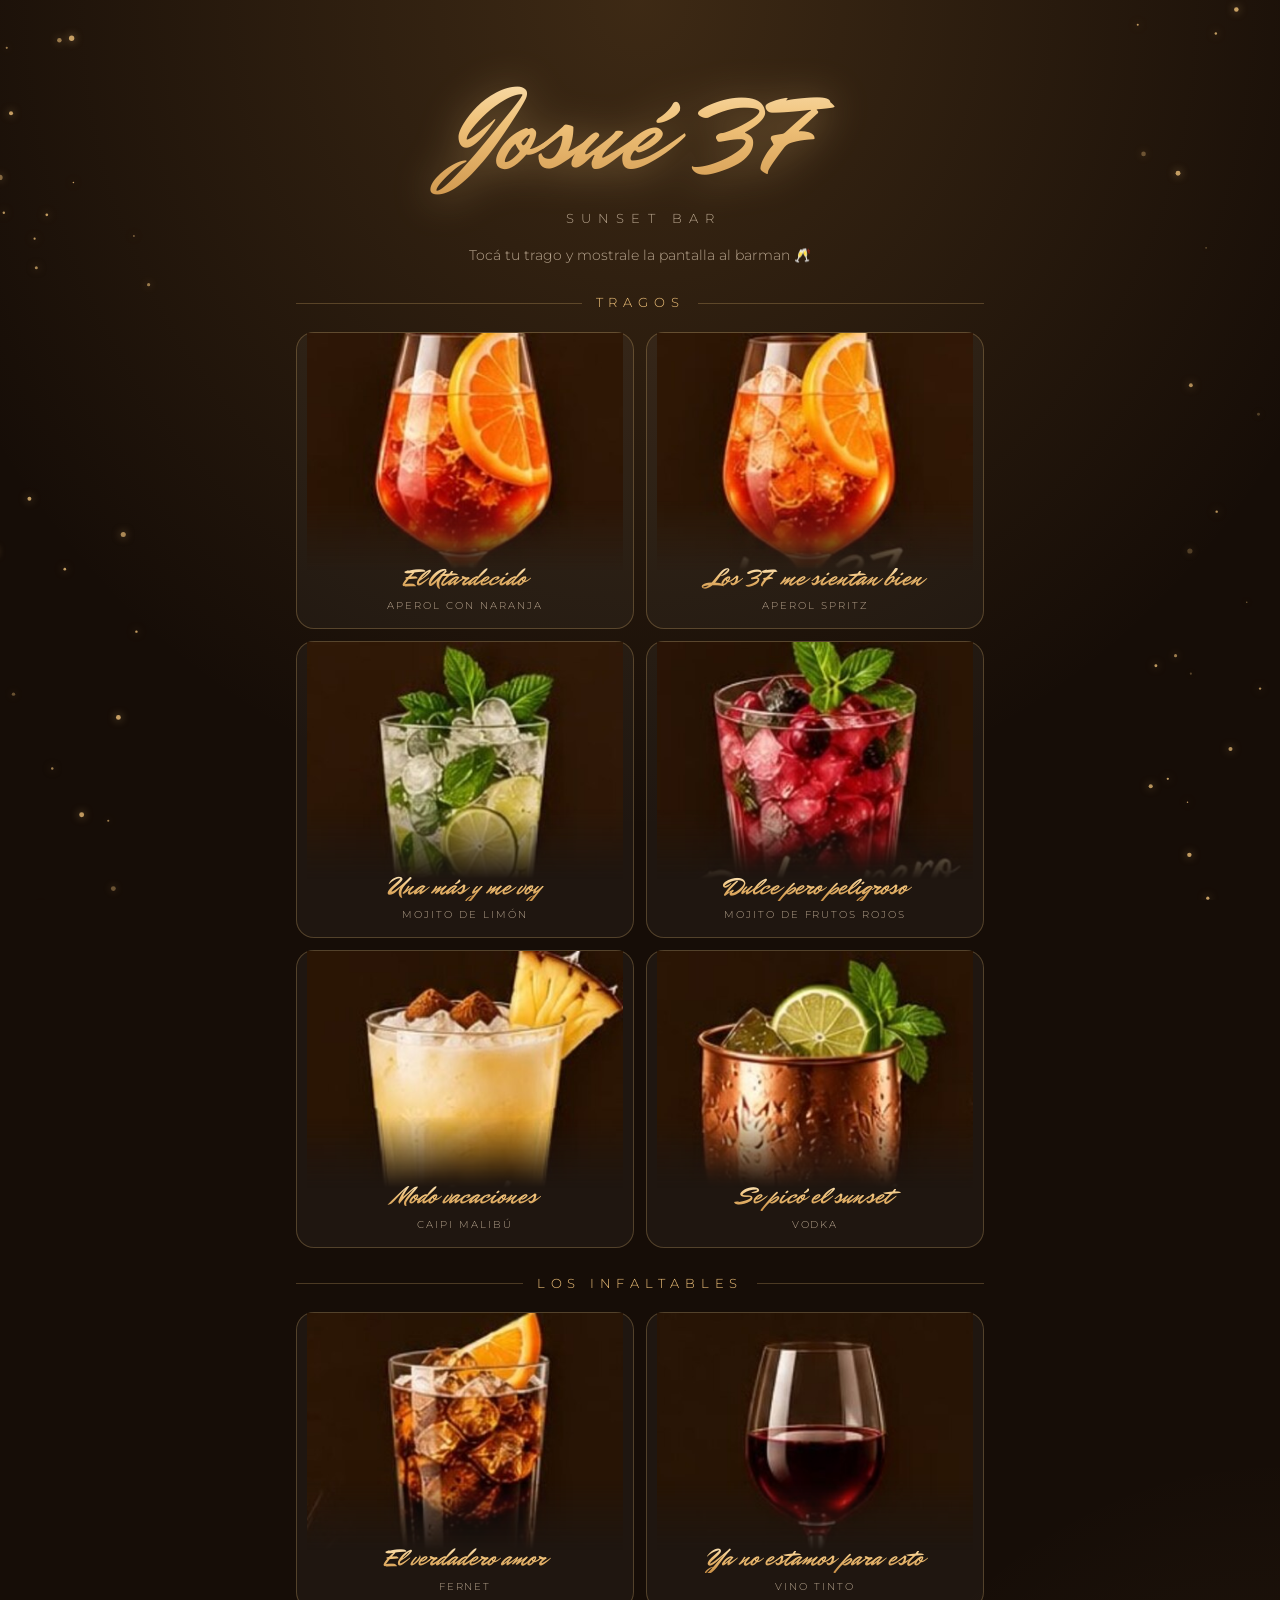
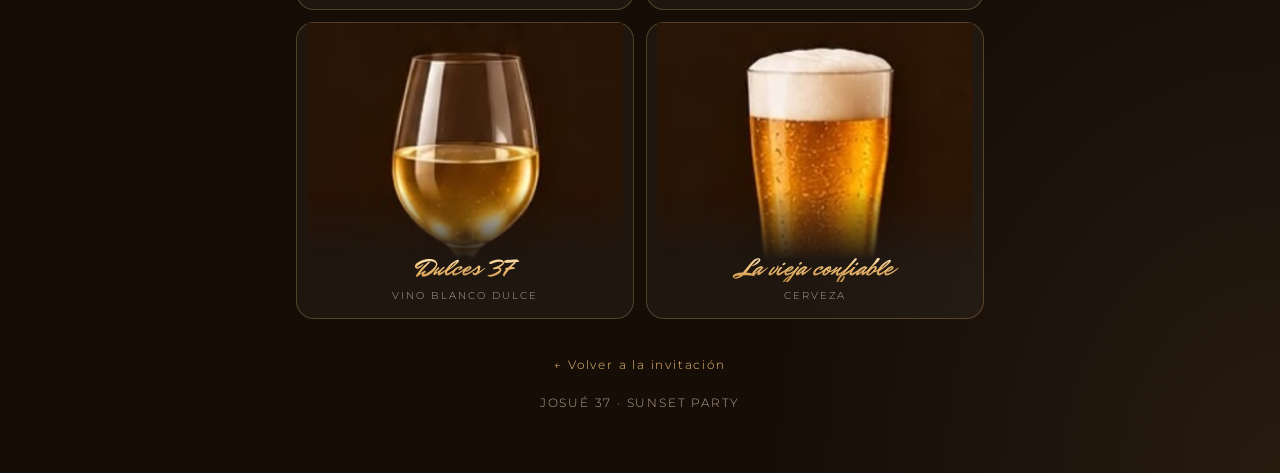
==== bebidas/index.html @ 4f2a566b "Páginas de bebidas y juegos en 37.josuezerda.com.ar Co-Authored-By: Claude Sonnet 5.5 <noreply@anthr" ====
<!doctype html>
<html lang="es"><head>
<meta charset="utf-8"><meta name="viewport" content="width=device-width,initial-scale=1">
<title>Sunset Bar — Josué 37</title>
<meta name="robots" content="noindex">
<meta name="theme-color" content="#160d07">
<link href="https://fonts.googleapis.com/css2?family=Montserrat:wght@300;400;600&family=Mr+Dafoe&display=swap" rel="stylesheet">
<link rel="stylesheet" href="/shared.css">
<style>
.grid{display:grid;grid-template-columns:repeat(2,1fr);gap:12px}
.drink{background:rgba(255,255,255,.04);border:1px solid var(--line);border-radius:18px;padding:0 10px 14px;text-align:center;cursor:pointer;font:inherit;color:inherit;transition:.25s;display:block;width:100%}
.drink:active{transform:scale(.97);border-color:var(--gold)}
.drink img{width:100%;aspect-ratio:4/3;object-fit:cover;object-position:top;display:block;-webkit-mask-image:linear-gradient(#000 70%,transparent);mask-image:linear-gradient(#000 70%,transparent)}
.drink h3{font-family:'Mr Dafoe',cursive;font-weight:400;font-size:1.55rem;line-height:1.15;margin-top:-6px}
.drink small{display:block;margin-top:6px;letter-spacing:.2em;text-transform:uppercase;font-size:.62rem;color:var(--mut)}
.hint{text-align:center;color:var(--mut);font-size:.85rem;margin:6px 0 4px}
#show{position:fixed;inset:0;z-index:50;background:rgba(10,5,2,.96);display:none;place-items:center;text-align:center;padding:24px}
#show.on{display:grid;animation:in .3s}
@keyframes in{from{opacity:0;transform:scale(.96)}}
#show .k{letter-spacing:.4em;text-transform:uppercase;font-size:.7rem;color:var(--gold)}
#show img{width:min(70vw,300px);margin:20px auto 0;display:block;border-radius:20px}
#show .n{font-family:'Mr Dafoe',cursive;font-size:clamp(3rem,15vw,5rem);line-height:1.15;display:inline-block;padding:.1em .3em .1em .2em}
#show .d{letter-spacing:.35em;text-transform:uppercase;font-size:.95rem;color:var(--tx);margin:4px 0 30px}
</style></head><body>
<canvas id="side"></canvas>
<div class="wrap">
  <div class="top"><div class="t gold">Josué 37</div><div class="s">Sunset Bar</div></div>
  <p class="hint">Tocá tu trago y mostrale la pantalla al barman 🥂</p>

  <div class="sec">Tragos</div>
  <div class="grid" id="g1"></div>
  <div class="sec">Los infaltables</div>
  <div class="grid" id="g2"></div>
</div>
<footer><a href="/">← Volver a la invitación</a><br><br>JOSUÉ 37 · SUNSET PARTY</footer>

<div id="show" role="dialog" aria-modal="true"><div>
  <div class="k">Mostrale esto al barman</div>
  <img id="si" alt=""><div class="n gold" id="sn"></div><div class="d" id="sd"></div>
  <button class="btn" type="button" id="sx">Cerrar</button>
</div></div>
<script src="/shared.js"></script>
<script>
const T=[['atardecido','El Atardecido','Aperol con naranja'],['los37','Los 37 me sientan bien','Aperol Spritz'],['unamas','Una más y me voy','Mojito de limón'],['dulce','Dulce pero peligroso','Mojito de frutos rojos'],['vacaciones','Modo vacaciones','Caipi Malibú'],['sunset','Se picó el sunset','Vodka']];
const I=[['fernet','El verdadero amor','Fernet'],['tinto','Ya no estamos para esto','Vino tinto'],['blanco','Dulces 37','Vino blanco dulce'],['cerveza','La vieja confiable','Cerveza']];
const card=([f,n,d])=>`<button class="drink" type="button" data-f="${f}" data-n="${n}" data-d="${d}"><img src="/img/tragos/${f}.jpg" alt="${n}" loading="lazy"><h3 class="gold">${n}</h3><small>${d}</small></button>`;
g1.innerHTML=T.map(card).join('');g2.innerHTML=I.map(card).join('');
document.addEventListener('click',e=>{const b=e.target.closest('.drink');if(!b)return;si.src='/img/tragos/'+b.dataset.f+'.jpg';sn.textContent=b.dataset.n;sd.textContent=b.dataset.d;show.classList.add('on')});
sx.onclick=()=>show.classList.remove('on');show.addEventListener('click',e=>{if(e.target===show)show.classList.remove('on')});
</script></body></html>
---- shared.css ----
:root{--bg:#160d07;--bg2:#21140c;--gold:#f0c27a;--gold2:#c98f45;--tx:#f6ebdc;--mut:#b8a58e;--line:rgba(240,194,122,.25)}
*{box-sizing:border-box;margin:0;-webkit-tap-highlight-color:transparent}
html{scroll-behavior:smooth}
body{background:var(--bg);color:var(--tx);font-family:'Montserrat',sans-serif;font-weight:300;line-height:1.6;min-height:100vh;overflow-x:hidden;background-image:radial-gradient(60% 40% at 50% 0%,rgba(201,143,69,.22),transparent),radial-gradient(40% 30% at 100% 100%,rgba(240,194,122,.08),transparent)}
.gold{background:linear-gradient(180deg,#fff0cf,var(--gold) 45%,var(--gold2));-webkit-background-clip:text;background-clip:text;color:transparent}
.wrap{max-width:720px;margin:0 auto;padding:0 16px}
.top{padding:46px 0 10px;text-align:center}
.top .t{font-family:'Mr Dafoe',cursive;font-size:clamp(4.2rem,22vw,7rem);line-height:1.1;display:inline-block;padding:.25em .4em .15em .3em;filter:drop-shadow(0 4px 20px rgba(240,194,122,.4))}
.top .s{letter-spacing:.55em;text-transform:uppercase;font-size:.8rem;color:var(--mut);padding-left:.55em;margin-top:-.4em}
.line{width:90px;height:1px;background:var(--gold);margin:22px auto}
.sec{text-align:center;letter-spacing:.45em;text-transform:uppercase;font-size:.8rem;color:var(--gold);margin:26px 0 18px;display:flex;align-items:center;gap:14px}
.sec:before,.sec:after{content:"";flex:1;height:1px;background:var(--line)}
.btn{display:inline-block;padding:14px 32px;border-radius:99px;border:1px solid var(--gold);color:var(--gold);letter-spacing:.2em;text-transform:uppercase;font-size:.75rem;font-weight:500;background:none;cursor:pointer;font-family:inherit;transition:.25s;text-decoration:none}
.btn.fill{background:linear-gradient(90deg,var(--gold),var(--gold2));color:#1a0f08;border:0;font-weight:600}
footer{padding:36px 16px 60px;text-align:center;color:var(--mut);font-size:.75rem;letter-spacing:.15em}
footer a{color:var(--gold);text-decoration:none}
#side{position:fixed;inset:0;width:100%;height:100%;pointer-events:none;z-index:1}
.wrap,footer{position:relative;z-index:2}
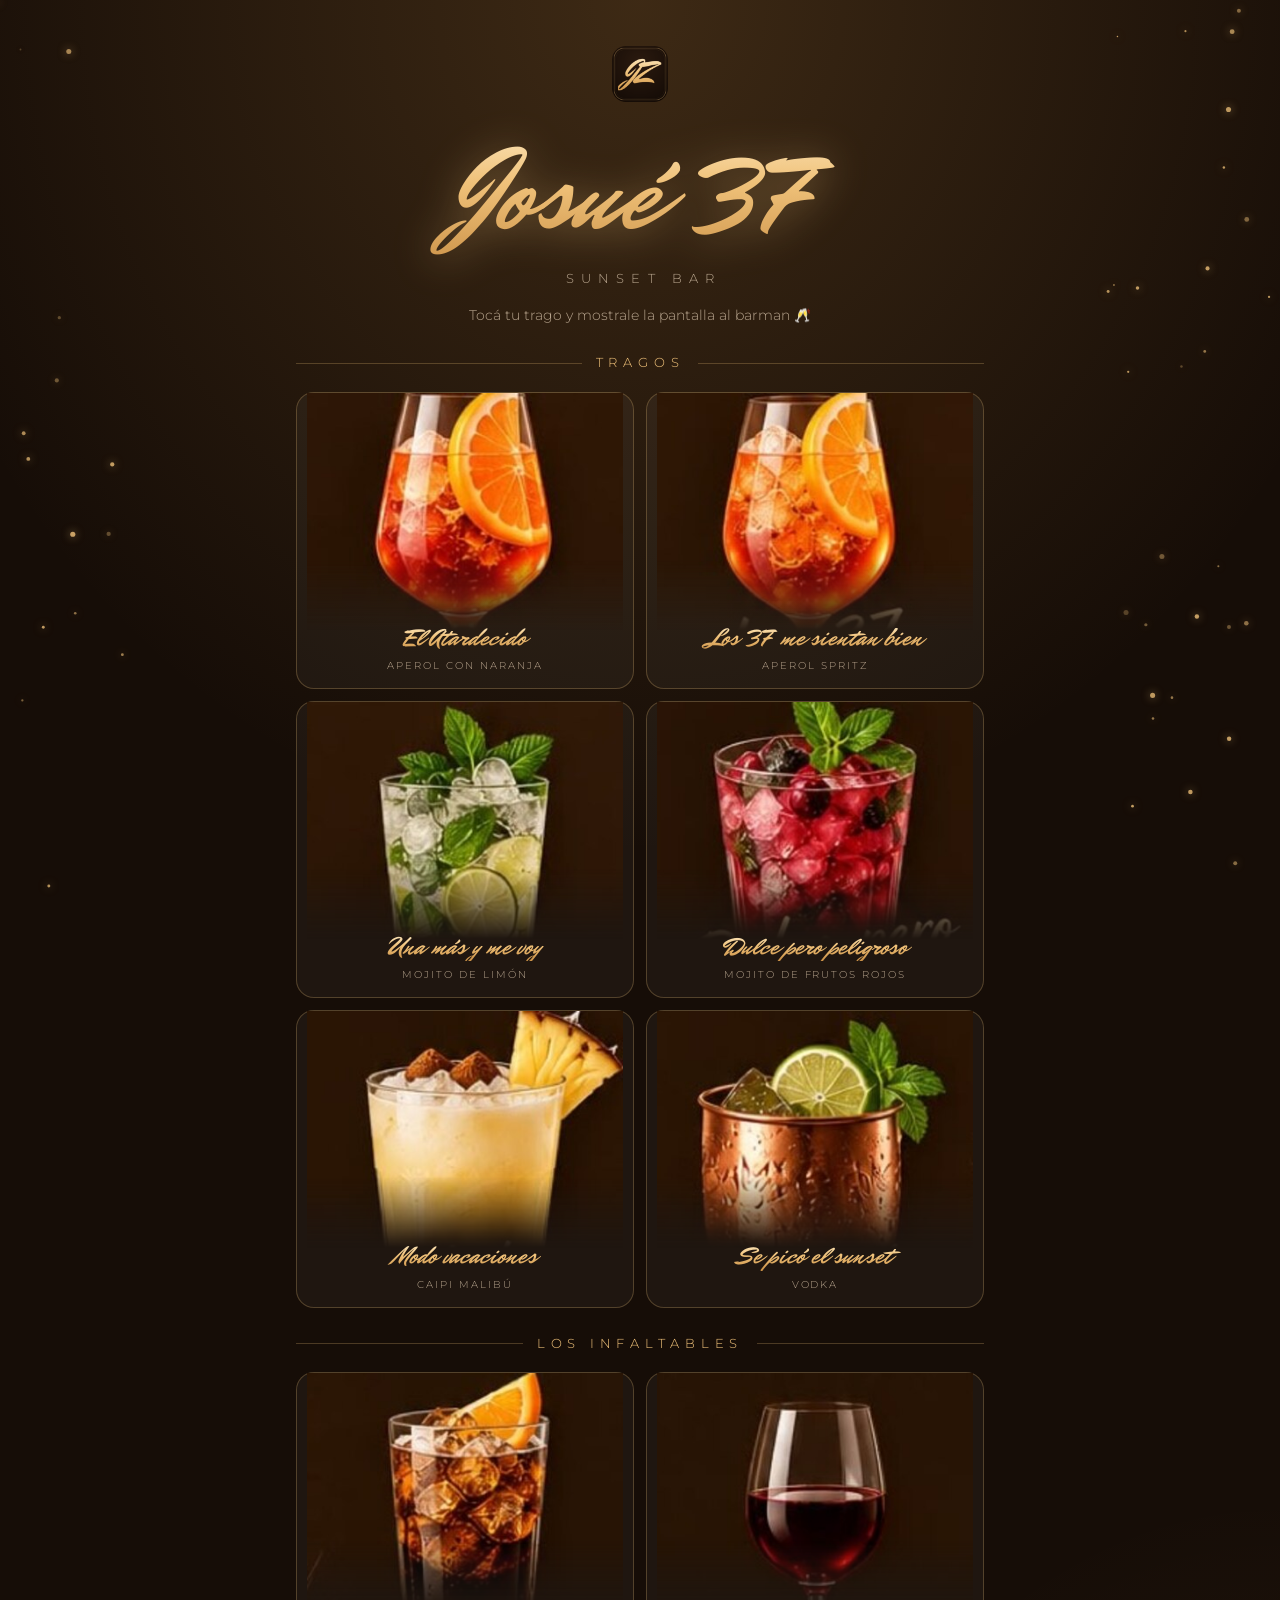
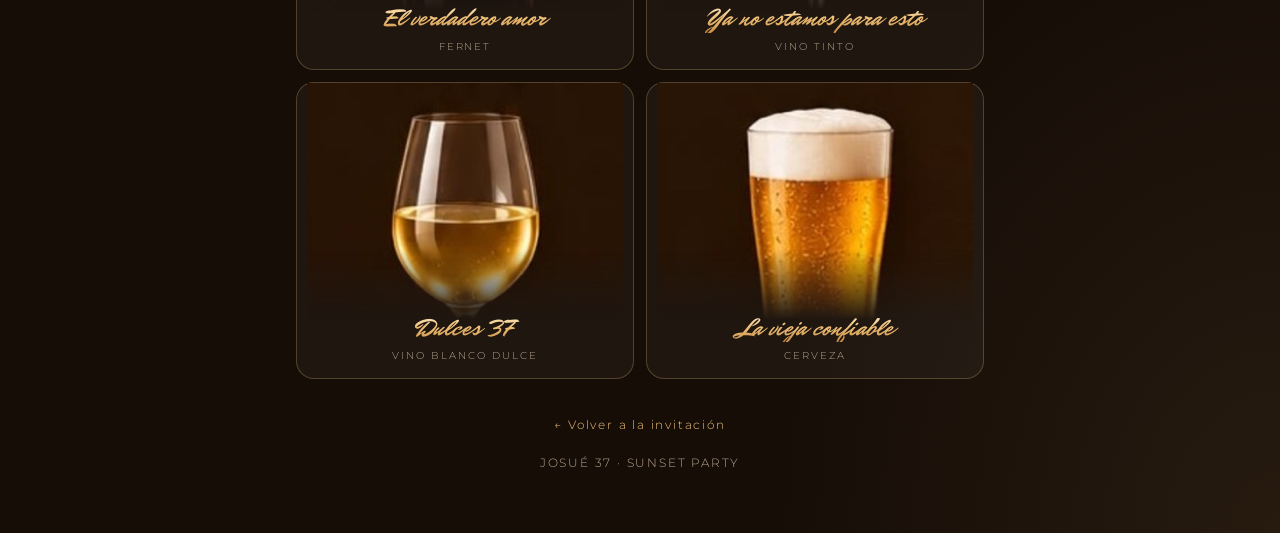
==== commit d89ad477: "Descarga y zoom de imágenes, isologotipo JZ, página de agradecimiento con link variable Co-Authored-" ====
--- a/bebidas/index.html
+++ b/bebidas/index.html
@@ -1,6 +1,7 @@
 <!doctype html>
 <html lang="es"><head>
 <meta charset="utf-8"><meta name="viewport" content="width=device-width,initial-scale=1">
+<link rel="icon" type="image/png" sizes="48x48" href="/img/jz-48.png"><link rel="apple-touch-icon" href="/img/apple-touch-icon.png">
 <title>Sunset Bar — Josué 37</title>
 <meta name="robots" content="noindex">
 <meta name="theme-color" content="#160d07">
@@ -14,8 +15,10 @@
 .drink h3{font-family:'Mr Dafoe',cursive;font-weight:400;font-size:1.55rem;line-height:1.15;margin-top:-6px}
 .drink small{display:block;margin-top:6px;letter-spacing:.2em;text-transform:uppercase;font-size:.62rem;color:var(--mut)}
 .hint{text-align:center;color:var(--mut);font-size:.85rem;margin:6px 0 4px}
-#show{position:fixed;inset:0;z-index:50;background:rgba(10,5,2,.96);display:none;place-items:center;text-align:center;padding:24px}
-#show.on{display:grid;animation:in .3s}
+#show{position:fixed;inset:0;z-index:50;background:rgba(10,5,2,.96);display:none;align-items:center;justify-content:center;text-align:center;padding:24px;overflow:auto}
+#show>div{width:100%;max-width:420px;margin:auto}
+#x{position:fixed;top:max(14px,env(safe-area-inset-top));right:14px;width:46px;height:46px;border-radius:50%;border:1px solid var(--gold);background:rgba(22,13,7,.85);color:var(--gold);font-size:1.2rem;cursor:pointer;z-index:3}
+#show.on{display:flex;animation:in .3s}
 @keyframes in{from{opacity:0;transform:scale(.96)}}
 #show .k{letter-spacing:.4em;text-transform:uppercase;font-size:.7rem;color:var(--gold)}
 #show img{width:min(70vw,300px);margin:20px auto 0;display:block;border-radius:20px}
@@ -24,7 +27,7 @@
 </style></head><body>
 <canvas id="side"></canvas>
 <div class="wrap">
-  <div class="top"><div class="t gold">Josué 37</div><div class="s">Sunset Bar</div></div>
+  <div class="top"><img src="/img/jz-192.png" alt="JZ" style="width:56px;height:56px;border-radius:14px;display:block;margin:0 auto 4px"><div class="t gold">Josué 37</div><div class="s">Sunset Bar</div></div>
   <p class="hint">Tocá tu trago y mostrale la pantalla al barman 🥂</p>
 
   <div class="sec">Tragos</div>
@@ -34,7 +37,7 @@
 </div>
 <footer><a href="/">← Volver a la invitación</a><br><br>JOSUÉ 37 · SUNSET PARTY</footer>
 
-<div id="show" role="dialog" aria-modal="true"><div>
+<div id="show" role="dialog" aria-modal="true"><button id="x" type="button" aria-label="Cerrar">✕</button><div>
   <div class="k">Mostrale esto al barman</div>
   <img id="si" alt=""><div class="n gold" id="sn"></div><div class="d" id="sd"></div>
   <button class="btn" type="button" id="sx">Cerrar</button>
@@ -46,5 +49,5 @@
 const card=([f,n,d])=>`<button class="drink" type="button" data-f="${f}" data-n="${n}" data-d="${d}"><img src="/img/tragos/${f}.jpg" alt="${n}" loading="lazy"><h3 class="gold">${n}</h3><small>${d}</small></button>`;
 g1.innerHTML=T.map(card).join('');g2.innerHTML=I.map(card).join('');
 document.addEventListener('click',e=>{const b=e.target.closest('.drink');if(!b)return;si.src='/img/tragos/'+b.dataset.f+'.jpg';sn.textContent=b.dataset.n;sd.textContent=b.dataset.d;show.classList.add('on')});
-sx.onclick=()=>show.classList.remove('on');show.addEventListener('click',e=>{if(e.target===show)show.classList.remove('on')});
+const cl=()=>show.classList.remove('on');sx.onclick=cl;document.getElementById('x').onclick=cl;show.addEventListener('click',e=>{if(e.target===show)cl()});addEventListener('keydown',e=>{if(e.key==='Escape')cl()});
 </script></body></html>
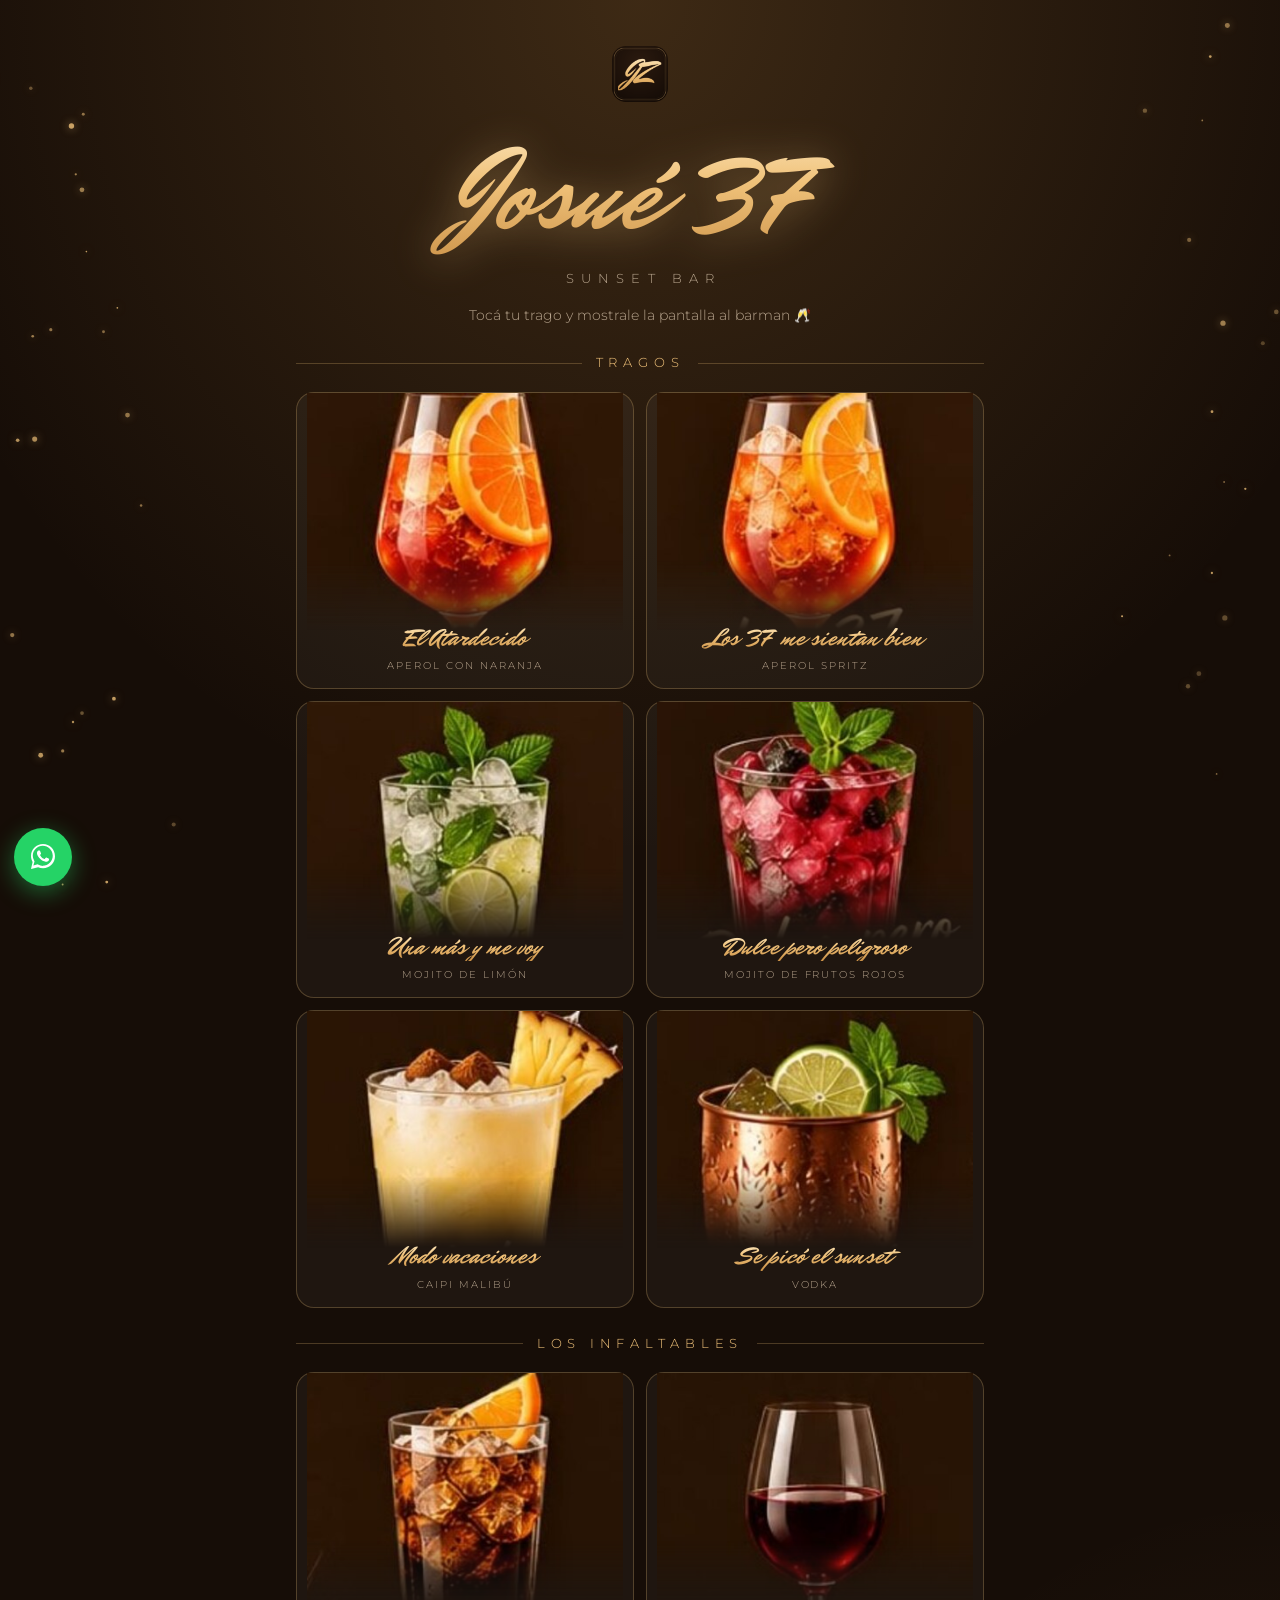
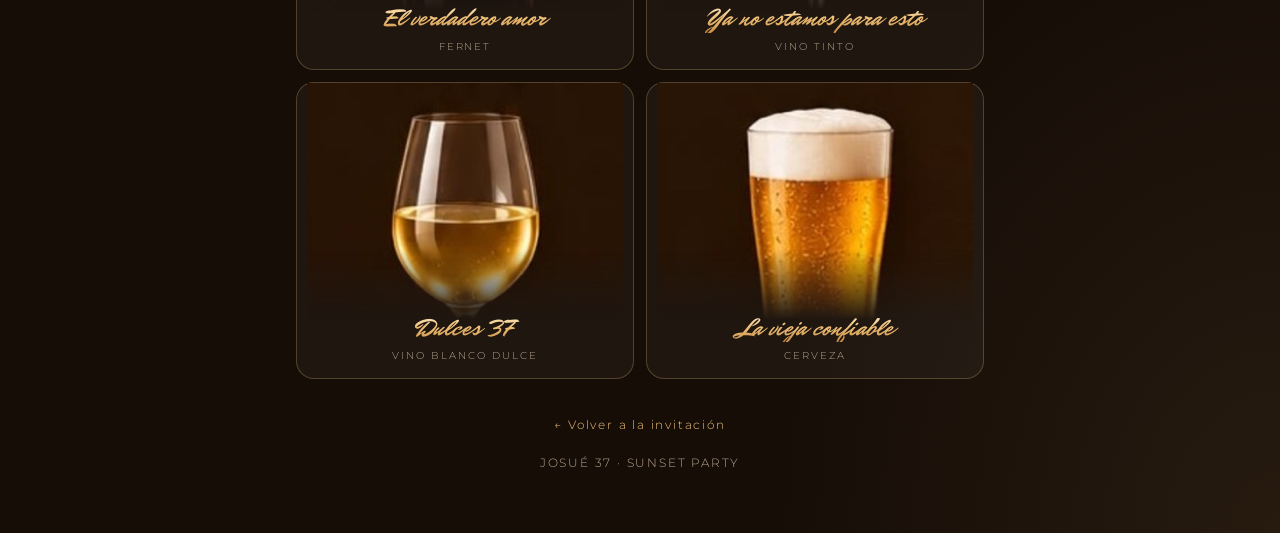
==== commit 925a676d: "Globito flotante de WhatsApp en todas las páginas Co-Authored-By: Claude Sonnet 5.5 <noreply@anthrop" ====
--- a/bebidas/index.html
+++ b/bebidas/index.html
@@ -50,4 +50,5 @@
 g1.innerHTML=T.map(card).join('');g2.innerHTML=I.map(card).join('');
 document.addEventListener('click',e=>{const b=e.target.closest('.drink');if(!b)return;si.src='/img/tragos/'+b.dataset.f+'.jpg';sn.textContent=b.dataset.n;sd.textContent=b.dataset.d;show.classList.add('on')});
 const cl=()=>show.classList.remove('on');sx.onclick=cl;document.getElementById('x').onclick=cl;show.addEventListener('click',e=>{if(e.target===show)cl()});addEventListener('keydown',e=>{if(e.key==='Escape')cl()});
-</script></body></html>
+</script><script src="/wa.js" defer></script>
+</body></html>
